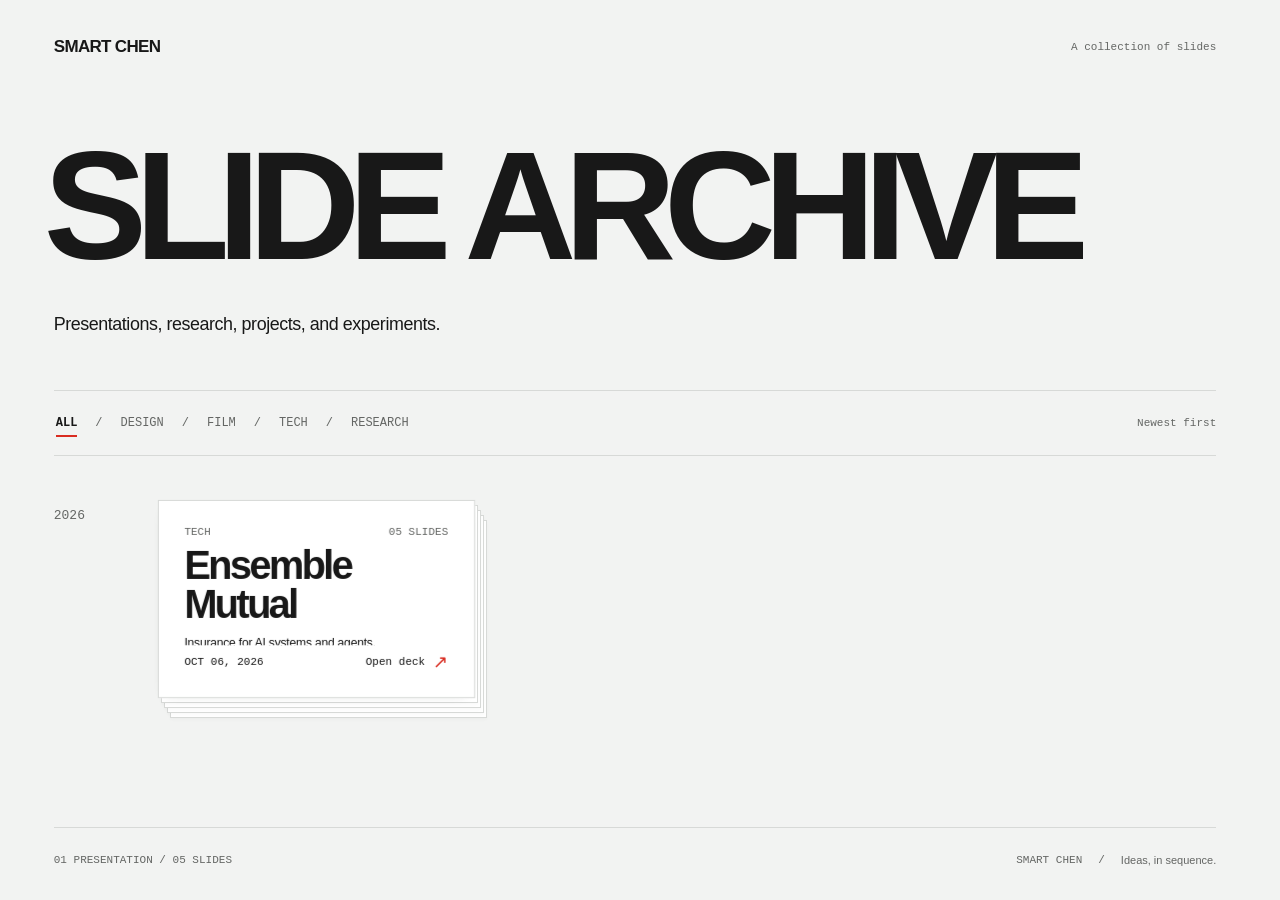
==== index.html @ 20289e22 "Slides Homepage" ====
<!doctype html>
<html lang="en">
<head>
  <meta charset="utf-8">
  <meta name="viewport" content="width=device-width, initial-scale=1">
  <meta name="theme-color" content="#f2f3f2">
  <meta name="description" content="Smart Chen's slide archive. Presentations, research, projects, and experiments.">
  <title>Slide Archive | Smart Chen</title>
  <link rel="icon" href="ensemble-mutual/favicon.svg" type="image/svg+xml">
  <link rel="stylesheet" href="archive.css">
  <link rel="stylesheet" href="deck-transition.css">
  <script src="archive-data.js" defer></script>
  <script src="archive.js" defer></script>
</head>
<body>
  <a class="skip-link" href="#archive">Skip to presentations</a>
  <div class="page">
    <header class="masthead"><a class="wordmark" href="./" aria-label="Smart Chen, archive home">SMART CHEN</a><span class="masthead-note">A collection of slides</span></header>
    <main>
      <div class="intro">
        <h1>SLIDE ARCHIVE</h1>
        <p>Presentations, research, projects, and experiments.</p>
      </div>
      <nav class="archive-tools" aria-label="Filter presentations by category">
        <div class="filters">
          <button type="button" data-category="ALL" aria-pressed="true">ALL</button><span aria-hidden="true">/</span>
          <button type="button" data-category="DESIGN" aria-pressed="false">DESIGN</button><span aria-hidden="true">/</span>
          <button type="button" data-category="FILM" aria-pressed="false">FILM</button><span aria-hidden="true">/</span>
          <button type="button" data-category="TECH" aria-pressed="false">TECH</button><span aria-hidden="true">/</span>
          <button type="button" data-category="RESEARCH" aria-pressed="false">RESEARCH</button>
        </div>
        <span class="sort-label">Newest first</span>
      </nav>
      <div id="archive" tabindex="-1" aria-label="Presentations by year"></div>
      <noscript><p class="empty-state">Enable JavaScript to browse the archive, or <a href="ensemble-mutual/">open Ensemble Mutual</a>.</p></noscript>
      <p id="archive-status" class="sr-only" role="status" aria-live="polite" aria-atomic="true"></p>
    </main>
    <footer class="archive-footer"><p id="archive-totals">Presentation archive</p><p>SMART CHEN <span aria-hidden="true">/</span> <span>Ideas, in sequence.</span></p></footer>
  </div>
</body>
</html>
---- archive.css ----
:root {
  color-scheme: light;
  --table: #f2f3f2;
  --sheet: #ffffff;
  --ink: #181818;
  --muted: #646664;
  --line: #d7d9d7;
  --accent: #d92c21;
  --sans: "Helvetica Neue", Helvetica, Arial, sans-serif;
  --mono: "Courier New", monospace;
  --ease: cubic-bezier(.22, .68, 0, 1.01);
  --scroll-thumb: #989b98;
  --scroll-hover: #646664;
}
* { box-sizing: border-box; scrollbar-width: thin; scrollbar-color: var(--scroll-thumb) var(--table); }
*::-webkit-scrollbar { width: 10px; height: 10px; }
*::-webkit-scrollbar-track { background: var(--table); }
*::-webkit-scrollbar-thumb { background: var(--scroll-thumb); border: 2px solid var(--table); }
*::-webkit-scrollbar-thumb:hover, *::-webkit-scrollbar-thumb:active { background: var(--scroll-hover); }
html { background: var(--table); scrollbar-gutter: stable; }
body { margin: 0; color: var(--ink); font-family: var(--sans); -webkit-font-smoothing: antialiased; }
h1, h2, h3, p { margin: 0; }
a { color: inherit; text-decoration: none; cursor: pointer; }
button { color: inherit; font: inherit; cursor: pointer; border-radius: 0; }
a:focus-visible, button:focus-visible { outline: 2px solid var(--accent); outline-offset: 6px; }
.sr-only { position: absolute; width: 1px; height: 1px; padding: 0; margin: -1px; overflow: hidden; clip-path: inset(50%); white-space: nowrap; }
.skip-link { position: fixed; z-index: 100; left: 20px; top: 16px; padding: 12px 18px; background: var(--ink); color: var(--sheet); transform: translateY(-180%); }
.skip-link:focus { transform: none; }
.page { max-width: 1920px; min-height: 100dvh; margin-inline: auto; padding: 0 clamp(22px, 4.2vw, 80px); display: flex; flex-direction: column; }
.masthead { display: flex; align-items: center; justify-content: space-between; min-height: 94px; }
.wordmark { font-size: 17px; font-weight: 700; letter-spacing: -.04em; }
.wordmark:hover { color: var(--accent); }
.masthead-note { color: var(--muted); font-family: var(--mono); font-size: 11px; }
main { flex: 1; }
.intro { padding: 38px 0 52px; }
h1 { font-size: clamp(54px, 12.1vw, 225px); font-weight: 700; line-height: .96; letter-spacing: -.078em; margin-left: -.065em; white-space: nowrap; }
.intro p { margin-top: 30px; font-size: clamp(15px, 1.4vw, 21px); letter-spacing: -.025em; line-height: 1.5; }
.archive-tools { display: flex; justify-content: space-between; align-items: center; gap: 20px; border-top: 1px solid var(--line); border-bottom: 1px solid var(--line); min-height: 66px; }
.filters { display: flex; align-items: center; gap: clamp(6px, 1.25vw, 20px); font: 12px var(--mono); }
.filters > span { color: var(--muted); }
.filters button { position: relative; min-height: 44px; padding: 0 2px; background: transparent; border: 0; font: inherit; color: var(--muted); }
.filters button:hover { color: var(--ink); }
.filters button:active { transform: translateY(1px); }
.filters button[aria-pressed="true"] { color: var(--ink); font-weight: 700; }
.filters button[aria-pressed="true"]::after { content: ""; height: 2px; position: absolute; left: 2px; right: 2px; bottom: 8px; background: var(--accent); }
.sort-label { font: 11px var(--mono); color: var(--muted); }
#archive { padding: 44px 0 36px; min-height: 360px; }
#archive:focus { outline: none; }
.year-group { display: grid; grid-template-columns: 82px minmax(0, 1fr); gap: 22px; }
.year-group + .year-group { margin-top: 48px; padding-top: 32px; border-top: 1px solid var(--line); }
.year-label { font: 13px var(--mono); padding-top: 8px; color: var(--muted); }
.deck-grid { display: grid; grid-template-columns: repeat(2, minmax(0, 1fr)); gap: 28px 36px; }
.deck { min-width: 0; padding: 0 12px 90px 0; position: relative; }
.stack-link { position: relative; display: block; perspective: 1100px; isolation: isolate; }
.stack { position: relative; aspect-ratio: 16 / 10; transform: rotateX(var(--rx, 0deg)) rotateY(var(--ry, 0deg)); transition: transform 220ms var(--ease); transform-style: preserve-3d; }
.sheet { border: 1px solid var(--line); background: var(--sheet); border-radius: 0; }
.under-sheet { position: absolute; inset: 0; transform: translate(calc(var(--layer) * 3px), calc(var(--layer) * 5px)); transition: transform 320ms var(--ease), box-shadow 320ms var(--ease); box-shadow: 0 2px 3px rgb(44 48 44 / .025); }
.front-sheet { position: absolute; inset: 0; padding: clamp(18px, 2vw, 32px); display: grid; grid-template-rows: auto minmax(0, 1fr) auto; transform: translateZ(1px); transition: transform 320ms var(--ease), box-shadow 320ms var(--ease); box-shadow: 0 5px 12px -8px rgb(44 48 44 / .19); overflow: hidden; }
.sheet-meta, .sheet-bottom { display: flex; justify-content: space-between; align-items: center; gap: 10px; font: 11px var(--mono); color: var(--muted); }
.sheet-meta span:last-child { white-space: nowrap; }
.sheet-heading { padding: 8px 0; min-height: 0; overflow: hidden; display: flex; flex-direction: column; justify-content: center; }
.sheet-heading h3 { flex-shrink: 0; font-size: clamp(30px, 3.1vw, 60px); letter-spacing: -.065em; font-weight: 700; line-height: .99; overflow-wrap: anywhere; max-width: 11ch; display: -webkit-box; -webkit-line-clamp: 2; -webkit-box-orient: vertical; overflow: hidden; }
.sheet-heading p { margin-top: 10px; font-size: clamp(11px, .95vw, 15px); letter-spacing: -.02em; line-height: 1.35; max-width: 30ch; display: -webkit-box; -webkit-line-clamp: 2; -webkit-box-orient: vertical; overflow: hidden; }
.sheet-bottom { color: var(--ink); }
.open-label { display: flex; align-items: center; gap: 8px; white-space: nowrap; }
.open-arrow { font-family: var(--sans); font-size: 18px; line-height: 1; color: var(--accent); transition: transform 250ms var(--ease); }
.preview-strip { position: absolute; left: 0; right: 12px; bottom: 0; height: 63px; display: flex; align-items: flex-start; gap: 7px; opacity: 0; transform: translateY(-9px); transition: opacity 250ms, transform 320ms var(--ease); pointer-events: none; }
.preview-strip img { width: calc((100% - 14px) / 3); max-height: 63px; aspect-ratio: 16 / 9; object-fit: cover; border: 1px solid var(--line); background: var(--sheet); box-shadow: 0 2px 3px rgb(44 48 44 / .04); }
.stack-link:focus-visible .front-sheet { box-shadow: 0 12px 22px -12px rgb(44 48 44 / .24); }
.stack-link:focus-visible + .preview-strip { opacity: 1; transform: none; }
.empty-state { font-size: 22px; letter-spacing: -.035em; padding: 32px 0 52px; line-height: 1.5; }
.empty-state p { margin-top: 10px; font: 13px/1.6 var(--mono); color: var(--muted); }
.empty-state a, .empty-state button { color: var(--ink); text-decoration: underline; text-underline-offset: 4px; }
.empty-state button { background: none; border: 0; padding: 8px 0; font: inherit; }
.archive-footer { padding: 24px 0 30px; display: flex; justify-content: space-between; align-items: center; gap: 20px; border-top: 1px solid var(--line); font: 11px/1.6 var(--mono); color: var(--muted); }
.archive-footer p:last-child { display: flex; gap: 16px; }
.archive-footer p:last-child > span:last-child { font-family: var(--sans); }
.opening .stack-link { pointer-events: none; }
.opening .preview-strip { opacity: 0; }
.deck-flight { position: fixed; z-index: 20; margin: 0; pointer-events: none; transform-origin: top left; box-shadow: 0 25px 70px rgb(44 48 44 / .15); }
@media (min-width: 1240px) { .deck-grid { grid-template-columns: repeat(3, minmax(0, 1fr)); } }
@media (min-width: 1740px) { .deck-grid { grid-template-columns: repeat(4, minmax(0, 1fr)); } .sheet-heading h3 { font-size: 44px; } }
@media (hover: hover) and (pointer: fine) and (prefers-reduced-motion: no-preference) {
  .stack-link:hover .front-sheet { transform: translateY(-7px) translateZ(12px); box-shadow: 0 18px 30px -17px rgb(44 48 44 / .3); }
  .stack-link:hover .under-sheet { transform: translate(calc(var(--layer) * 5px), calc(var(--layer) * 7px)) rotate(calc(var(--layer) * .32deg)); }
  .stack-link:hover .open-arrow { transform: translate(2px, -2px); }
  .stack-link:hover + .preview-strip { opacity: 1; transform: none; }
}
@media (max-width: 900px) {
  .year-group { grid-template-columns: 1fr; gap: 22px; }
  .sheet-heading h3 { font-size: clamp(30px, 5vw, 48px); }
  .sheet-heading p { font-size: 12px; }
}
@media (max-width: 600px) {
  .masthead { min-height: 76px; }
  .masthead-note { display: none; }
  .intro { padding: 28px 0 34px; }
  h1 { white-space: normal; max-width: 7ch; font-size: clamp(66px, 16.5vw, 100px); line-height: .92; }
  .intro p { max-width: 29ch; margin-top: 24px; }
  .archive-tools { min-height: 64px; gap: 0; }
  .filters { gap: 6px; font-size: 11px; width: 100%; justify-content: space-between; }
  .filters button { min-height: 48px; }
  .sort-label { display: none; }
  #archive { padding-top: 28px; min-height: 330px; }
  .deck-grid { grid-template-columns: minmax(0, 1fr); gap: 28px; }
  .deck { padding-bottom: 88px; }
  .front-sheet { padding: 22px; }
  .sheet-heading h3 { font-size: clamp(32px, 10.5vw, 58px); }
  .sheet-heading p { font-size: 12px; }
  .preview-strip { opacity: 1; transform: none; }
  .archive-footer { align-items: flex-start; flex-direction: column; gap: 12px; }
}
@media (hover: none), (pointer: coarse) { .stack { transform: none; } .preview-strip { opacity: 1; transform: none; } }
@media (max-width: 360px) {
  .front-sheet { padding: 18px; }
  .sheet-heading { padding: 6px 0; }
  .sheet-heading h3 { font-size: 30px; }
  .sheet-heading p { margin-top: 8px; -webkit-line-clamp: 1; }
}
@media (prefers-reduced-motion: reduce) {
  *, *::before, *::after { animation: none !important; transition: none !important; }
  .stack { transform: none; }
  .preview-strip { transform: none; }
}
@media (forced-colors: active) { * { scrollbar-color: auto; } .sheet { border-color: CanvasText; } .filters button[aria-pressed="true"]::after { background: Highlight; } }
---- deck-transition.css ----
/* Shared by the archive and presentation: a sheet becomes the actual deck. */
@view-transition { navigation: auto; }
::view-transition-group(open-deck) { animation-duration: 520ms; animation-timing-function: cubic-bezier(.22, .68, 0, 1.01); }
::view-transition-old(open-deck) { animation: 260ms both sheet-out; }
::view-transition-new(open-deck) { animation: 440ms both sheet-in; }
::view-transition-group(root) { animation-duration: 320ms; }
@keyframes sheet-out { to { opacity: 0; } }
@keyframes sheet-in { from { opacity: 0; } to { opacity: 1; } }
@media (prefers-reduced-motion: reduce) {
  @view-transition { navigation: none; }
  ::view-transition-group(*), ::view-transition-old(*), ::view-transition-new(*) { animation: none !important; }
}
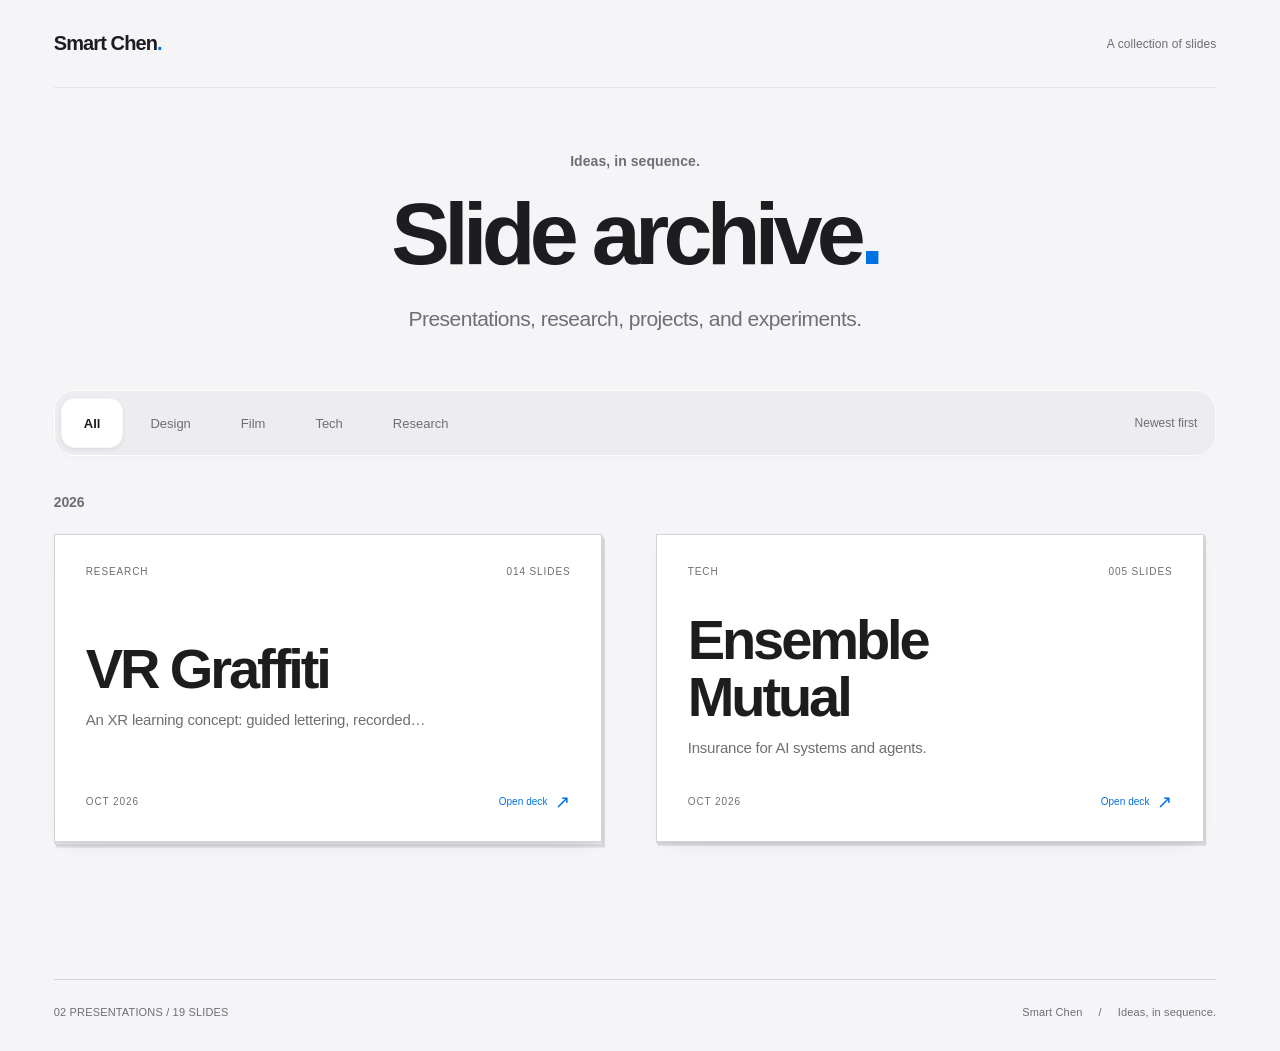
==== commit cbd92e23: "Refresh slide archive with Apple-inspired styling and October chronology" ====
--- a/index.html
+++ b/index.html
@@ -3,7 +3,7 @@
 <head>
   <meta charset="utf-8">
   <meta name="viewport" content="width=device-width, initial-scale=1">
-  <meta name="theme-color" content="#f2f3f2">
+  <meta name="theme-color" content="#f5f5f7">
   <meta name="description" content="Smart Chen's slide archive. Presentations, research, projects, and experiments.">
   <title>Slide Archive | Smart Chen</title>
   <link rel="icon" href="ensemble-mutual/favicon.svg" type="image/svg+xml">
@@ -15,19 +15,20 @@
 <body>
   <a class="skip-link" href="#archive">Skip to presentations</a>
   <div class="page">
-    <header class="masthead"><a class="wordmark" href="./" aria-label="Smart Chen, archive home">SMART CHEN</a><span class="masthead-note">A collection of slides</span></header>
+    <header class="masthead"><a class="wordmark" href="./" aria-label="Smart Chen, archive home">Smart Chen<span class="wordmark-dot" aria-hidden="true">.</span></a><span class="masthead-note">A collection of slides</span></header>
     <main>
       <div class="intro">
-        <h1>SLIDE ARCHIVE</h1>
+        <p class="intro-eyebrow">Ideas, in sequence.</p>
+        <h1>Slide archive<span class="title-dot">.</span></h1>
         <p>Presentations, research, projects, and experiments.</p>
       </div>
       <nav class="archive-tools" aria-label="Filter presentations by category">
         <div class="filters">
-          <button type="button" data-category="ALL" aria-pressed="true">ALL</button><span aria-hidden="true">/</span>
-          <button type="button" data-category="DESIGN" aria-pressed="false">DESIGN</button><span aria-hidden="true">/</span>
-          <button type="button" data-category="FILM" aria-pressed="false">FILM</button><span aria-hidden="true">/</span>
-          <button type="button" data-category="TECH" aria-pressed="false">TECH</button><span aria-hidden="true">/</span>
-          <button type="button" data-category="RESEARCH" aria-pressed="false">RESEARCH</button>
+          <button type="button" data-category="ALL" aria-pressed="true">All</button>
+          <button type="button" data-category="DESIGN" aria-pressed="false">Design</button>
+          <button type="button" data-category="FILM" aria-pressed="false">Film</button>
+          <button type="button" data-category="TECH" aria-pressed="false">Tech</button>
+          <button type="button" data-category="RESEARCH" aria-pressed="false">Research</button>
         </div>
         <span class="sort-label">Newest first</span>
       </nav>
@@ -35,7 +36,7 @@
       <noscript><p class="empty-state">Enable JavaScript to browse the archive, or <a href="ensemble-mutual/">open Ensemble Mutual</a>.</p></noscript>
       <p id="archive-status" class="sr-only" role="status" aria-live="polite" aria-atomic="true"></p>
     </main>
-    <footer class="archive-footer"><p id="archive-totals">Presentation archive</p><p>SMART CHEN <span aria-hidden="true">/</span> <span>Ideas, in sequence.</span></p></footer>
+    <footer class="archive-footer"><p id="archive-totals">Presentation archive</p><p>Smart Chen <span aria-hidden="true">/</span> <span>Ideas, in sequence.</span></p></footer>
   </div>
 </body>
 </html>
--- a/archive.css
+++ b/archive.css
@@ -1,14 +1,16 @@
 :root {
   color-scheme: light;
-  --table: #f2f3f2;
+  --table: #f5f5f7;
   --sheet: #ffffff;
-  --ink: #181818;
-  --muted: #646664;
-  --line: #d7d9d7;
-  --accent: #d92c21;
-  --sans: "Helvetica Neue", Helvetica, Arial, sans-serif;
-  --mono: "Courier New", monospace;
-  --ease: cubic-bezier(.22, .68, 0, 1.01);
+  --ink: #1d1d1f;
+  --muted: #6e6e73;
+  --line: #d2d2d7;
+  --accent: #0071e3;
+  --sans: -apple-system, BlinkMacSystemFont, "Segoe UI", sans-serif;
+  --notation: -apple-system, BlinkMacSystemFont, "Segoe UI", sans-serif;
+  --material: rgb(232 232 237 / .64);
+  --control-radius: 14px;
+  --ease: cubic-bezier(.22, 1, .36, 1);
   --scroll-thumb: #989b98;
   --scroll-hover: #646664;
 }
@@ -18,108 +20,121 @@
 *::-webkit-scrollbar-thumb { background: var(--scroll-thumb); border: 2px solid var(--table); }
 *::-webkit-scrollbar-thumb:hover, *::-webkit-scrollbar-thumb:active { background: var(--scroll-hover); }
 html { background: var(--table); scrollbar-gutter: stable; }
-body { margin: 0; color: var(--ink); font-family: var(--sans); -webkit-font-smoothing: antialiased; }
+body { margin: 0; color: var(--ink); font-family: var(--sans); font-optical-sizing: auto; -webkit-font-smoothing: antialiased; }
 h1, h2, h3, p { margin: 0; }
 a { color: inherit; text-decoration: none; cursor: pointer; }
-button { color: inherit; font: inherit; cursor: pointer; border-radius: 0; }
+button { color: inherit; font: inherit; cursor: pointer; border-radius: var(--control-radius); touch-action: manipulation; }
 a:focus-visible, button:focus-visible { outline: 2px solid var(--accent); outline-offset: 6px; }
 .sr-only { position: absolute; width: 1px; height: 1px; padding: 0; margin: -1px; overflow: hidden; clip-path: inset(50%); white-space: nowrap; }
 .skip-link { position: fixed; z-index: 100; left: 20px; top: 16px; padding: 12px 18px; background: var(--ink); color: var(--sheet); transform: translateY(-180%); }
 .skip-link:focus { transform: none; }
-.page { max-width: 1920px; min-height: 100dvh; margin-inline: auto; padding: 0 clamp(22px, 4.2vw, 80px); display: flex; flex-direction: column; }
-.masthead { display: flex; align-items: center; justify-content: space-between; min-height: 94px; }
-.wordmark { font-size: 17px; font-weight: 700; letter-spacing: -.04em; }
+.page { max-width: 1280px; min-height: 100dvh; margin-inline: auto; padding: 0 clamp(22px, 4.2vw, 64px); display: flex; flex-direction: column; }
+.masthead { display: flex; align-items: center; justify-content: space-between; min-height: 88px; border-bottom: 1px solid rgb(29 29 31 / .08); }
+.wordmark { font-size: 20px; font-weight: 650; letter-spacing: -.045em; transition: color 160ms ease; }
 .wordmark:hover { color: var(--accent); }
-.masthead-note { color: var(--muted); font-family: var(--mono); font-size: 11px; }
+.wordmark-dot, .title-dot { color: var(--accent); }
+.masthead-note { color: var(--muted); font-family: var(--notation); font-size: 12px; letter-spacing: .005em; }
 main { flex: 1; }
-.intro { padding: 38px 0 52px; }
-h1 { font-size: clamp(54px, 12.1vw, 225px); font-weight: 700; line-height: .96; letter-spacing: -.078em; margin-left: -.065em; white-space: nowrap; }
-.intro p { margin-top: 30px; font-size: clamp(15px, 1.4vw, 21px); letter-spacing: -.025em; line-height: 1.5; }
-.archive-tools { display: flex; justify-content: space-between; align-items: center; gap: 20px; border-top: 1px solid var(--line); border-bottom: 1px solid var(--line); min-height: 66px; }
-.filters { display: flex; align-items: center; gap: clamp(6px, 1.25vw, 20px); font: 12px var(--mono); }
-.filters > span { color: var(--muted); }
-.filters button { position: relative; min-height: 44px; padding: 0 2px; background: transparent; border: 0; font: inherit; color: var(--muted); }
-.filters button:hover { color: var(--ink); }
-.filters button:active { transform: translateY(1px); }
-.filters button[aria-pressed="true"] { color: var(--ink); font-weight: 700; }
-.filters button[aria-pressed="true"]::after { content: ""; height: 2px; position: absolute; left: 2px; right: 2px; bottom: 8px; background: var(--accent); }
-.sort-label { font: 11px var(--mono); color: var(--muted); }
-#archive { padding: 44px 0 36px; min-height: 360px; }
+.intro { padding: 64px 0 56px; text-align: center; }
+.intro .intro-eyebrow { margin: 0 0 15px; font-size: 14px; line-height: 1.4; font-weight: 600; letter-spacing: .005em; color: var(--muted); }
+h1 { font-size: clamp(44px, 7.5vw, 88px); font-weight: 650; line-height: 1.06; letter-spacing: -.065em; }
+.intro p { margin-top: 23px; font-size: clamp(16px, 1.8vw, 21px); color: var(--muted); letter-spacing: -.025em; line-height: 1.5; text-wrap: balance; }
+.archive-tools { display: flex; justify-content: space-between; align-items: center; gap: 20px; min-height: 66px; padding: 6px 18px 6px 6px; border: 1px solid rgb(255 255 255 / .8); border-radius: 21px; background: var(--material); backdrop-filter: blur(20px) saturate(140%); -webkit-backdrop-filter: blur(20px) saturate(140%); box-shadow: 0 2px 4px rgb(29 29 31 / .02); }
+.filters { display: flex; align-items: center; gap: 4px; font: 13px var(--notation); letter-spacing: -.01em; }
+.filters button { position: relative; min-height: 50px; padding: 0 22px; background: transparent; border: 1px solid transparent; font: inherit; color: var(--muted); transition: background 180ms ease, color 180ms ease, box-shadow 180ms ease; }
+.filters button:hover { color: var(--ink); background: rgb(255 255 255 / .45); }
+.filters button:active { background: rgb(210 210 215 / .65); }
+.filters button[aria-pressed="true"] { color: var(--ink); font-weight: 600; background: var(--sheet); border-color: rgb(29 29 31 / .04); box-shadow: 0 2px 5px rgb(29 29 31 / .06), 0 1px 2px rgb(29 29 31 / .04); }
+.sort-label { font: 12px var(--notation); color: var(--muted); letter-spacing: 0; white-space: nowrap; }
+#archive { padding: 38px 0 26px; min-height: 390px; }
 #archive:focus { outline: none; }
-.year-group { display: grid; grid-template-columns: 82px minmax(0, 1fr); gap: 22px; }
+.year-group { display: grid; grid-template-columns: minmax(0, 1fr); gap: 24px; }
 .year-group + .year-group { margin-top: 48px; padding-top: 32px; border-top: 1px solid var(--line); }
-.year-label { font: 13px var(--mono); padding-top: 8px; color: var(--muted); }
-.deck-grid { display: grid; grid-template-columns: repeat(2, minmax(0, 1fr)); gap: 28px 36px; }
-.deck { min-width: 0; padding: 0 12px 90px 0; position: relative; }
-.stack-link { position: relative; display: block; perspective: 1100px; isolation: isolate; }
-.stack { position: relative; aspect-ratio: 16 / 10; transform: rotateX(var(--rx, 0deg)) rotateY(var(--ry, 0deg)); transition: transform 220ms var(--ease); transform-style: preserve-3d; }
+.year-label { font: 600 14px var(--notation); font-variant-numeric: tabular-nums; letter-spacing: -.01em; padding-top: 0; color: var(--muted); }
+.deck-grid { display: grid; grid-template-columns: repeat(2, minmax(0, 1fr)); gap: 40px 42px; }
+.deck { min-width: 0; padding: 0 12px 110px 0; position: relative; transition: opacity 240ms var(--ease); }
+.stack-link { position: relative; display: block; perspective: 1100px; isolation: isolate; container-type: inline-size; }
+.stack { position: relative; aspect-ratio: 16 / 9; transform: rotateX(var(--rx, 0deg)) rotateY(var(--ry, 0deg)); transition: transform 520ms var(--ease); transform-style: preserve-3d; }
 .sheet { border: 1px solid var(--line); background: var(--sheet); border-radius: 0; }
-.under-sheet { position: absolute; inset: 0; transform: translate(calc(var(--layer) * 3px), calc(var(--layer) * 5px)); transition: transform 320ms var(--ease), box-shadow 320ms var(--ease); box-shadow: 0 2px 3px rgb(44 48 44 / .025); }
-.front-sheet { position: absolute; inset: 0; padding: clamp(18px, 2vw, 32px); display: grid; grid-template-rows: auto minmax(0, 1fr) auto; transform: translateZ(1px); transition: transform 320ms var(--ease), box-shadow 320ms var(--ease); box-shadow: 0 5px 12px -8px rgb(44 48 44 / .19); overflow: hidden; }
-.sheet-meta, .sheet-bottom { display: flex; justify-content: space-between; align-items: center; gap: 10px; font: 11px var(--mono); color: var(--muted); }
+.under-sheet { position: absolute; inset: 0; z-index: 0; opacity: calc(1 - var(--layer) * .015); transform: translate(calc(var(--layer) * .7px), calc(var(--layer) * var(--sheet-step))); transition: transform 480ms var(--ease), box-shadow 480ms var(--ease); box-shadow: 0 1px 1px rgb(44 48 44 / .035); }
+.front-sheet { position: absolute; inset: 0; z-index: 5; padding: clamp(18px, 2.4vw, 32px); display: grid; grid-template-rows: auto minmax(0, 1fr) auto; transform: translateY(var(--near-lift, 0px)); transition: transform 420ms var(--ease), box-shadow 420ms var(--ease); box-shadow: 0 8px 22px -14px rgb(29 29 31 / .16), 0 2px 5px -3px rgb(29 29 31 / .1); overflow: hidden; }
+.sheet-meta, .sheet-bottom { display: flex; justify-content: space-between; align-items: center; gap: 10px; font: 10px var(--notation); font-variant-numeric: tabular-nums; letter-spacing: .09em; color: var(--muted); }
 .sheet-meta span:last-child { white-space: nowrap; }
-.sheet-heading { padding: 8px 0; min-height: 0; overflow: hidden; display: flex; flex-direction: column; justify-content: center; }
-.sheet-heading h3 { flex-shrink: 0; font-size: clamp(30px, 3.1vw, 60px); letter-spacing: -.065em; font-weight: 700; line-height: .99; overflow-wrap: anywhere; max-width: 11ch; display: -webkit-box; -webkit-line-clamp: 2; -webkit-box-orient: vertical; overflow: hidden; }
-.sheet-heading p { margin-top: 10px; font-size: clamp(11px, .95vw, 15px); letter-spacing: -.02em; line-height: 1.35; max-width: 30ch; display: -webkit-box; -webkit-line-clamp: 2; -webkit-box-orient: vertical; overflow: hidden; }
-.sheet-bottom { color: var(--ink); }
+.sheet-heading { padding: 6px 0; min-height: 0; overflow: hidden; display: flex; flex-direction: column; justify-content: center; }
+.sheet-heading h3 { flex-shrink: 0; font-size: clamp(28px, 10.8cqi, 56px); letter-spacing: -.055em; font-weight: 650; line-height: 1.02; overflow-wrap: anywhere; max-width: 11ch; display: -webkit-box; -webkit-line-clamp: 2; -webkit-box-orient: vertical; overflow: hidden; }
+.sheet-heading p { flex-shrink: 0; margin-top: 12px; font-size: clamp(11px, 3cqi, 15px); letter-spacing: -.015em; line-height: 1.4; color: var(--muted); max-width: 42ch; display: -webkit-box; -webkit-line-clamp: 1; -webkit-box-orient: vertical; overflow: hidden; }
+.sheet-bottom { color: var(--muted); }
+.open-label { color: var(--accent); letter-spacing: .005em; font-weight: 500; }
 .open-label { display: flex; align-items: center; gap: 8px; white-space: nowrap; }
 .open-arrow { font-family: var(--sans); font-size: 18px; line-height: 1; color: var(--accent); transition: transform 250ms var(--ease); }
-.preview-strip { position: absolute; left: 0; right: 12px; bottom: 0; height: 63px; display: flex; align-items: flex-start; gap: 7px; opacity: 0; transform: translateY(-9px); transition: opacity 250ms, transform 320ms var(--ease); pointer-events: none; }
-.preview-strip img { width: calc((100% - 14px) / 3); max-height: 63px; aspect-ratio: 16 / 9; object-fit: cover; border: 1px solid var(--line); background: var(--sheet); box-shadow: 0 2px 3px rgb(44 48 44 / .04); }
-.stack-link:focus-visible .front-sheet { box-shadow: 0 12px 22px -12px rgb(44 48 44 / .24); }
-.stack-link:focus-visible + .preview-strip { opacity: 1; transform: none; }
+.preview-sheet { position: absolute; bottom: 0; left: 0; width: 42%; aspect-ratio: 16 / 9; z-index: calc(1 + var(--preview-index)); overflow: hidden; pointer-events: none; opacity: 0; transform: translate(calc(var(--preview-index) * 2px), 0); transition: transform 460ms var(--ease), opacity 160ms linear; box-shadow: 0 1px 3px rgb(44 48 44 / .06); }
+.preview-sheet img { display: block; width: 100%; height: 100%; object-fit: cover; }
+.is-previewing .preview-sheet { opacity: 1; transform: translate(calc(var(--preview-index) * 69%), 90%) rotate(var(--preview-angle)); }
+.stack-link:focus-visible .front-sheet { box-shadow: 0 10px 16px -10px rgb(44 48 44 / .22); }
 .empty-state { font-size: 22px; letter-spacing: -.035em; padding: 32px 0 52px; line-height: 1.5; }
-.empty-state p { margin-top: 10px; font: 13px/1.6 var(--mono); color: var(--muted); }
+.empty-state p { margin-top: 10px; font: 13px/1.6 var(--notation); color: var(--muted); }
 .empty-state a, .empty-state button { color: var(--ink); text-decoration: underline; text-underline-offset: 4px; }
 .empty-state button { background: none; border: 0; padding: 8px 0; font: inherit; }
-.archive-footer { padding: 24px 0 30px; display: flex; justify-content: space-between; align-items: center; gap: 20px; border-top: 1px solid var(--line); font: 11px/1.6 var(--mono); color: var(--muted); }
+.archive-footer { padding: 24px 0 30px; display: flex; justify-content: space-between; align-items: center; gap: 20px; border-top: 1px solid var(--line); font: 11px/1.6 var(--notation); font-variant-numeric: tabular-nums; letter-spacing: .015em; color: var(--muted); }
 .archive-footer p:last-child { display: flex; gap: 16px; }
 .archive-footer p:last-child > span:last-child { font-family: var(--sans); }
+.intro, .masthead, .archive-tools, .year-label, .archive-footer { transition: opacity 240ms var(--ease); }
 .opening .stack-link { pointer-events: none; }
-.opening .preview-strip { opacity: 0; }
-.deck-flight { position: fixed; z-index: 20; margin: 0; pointer-events: none; transform-origin: top left; box-shadow: 0 25px 70px rgb(44 48 44 / .15); }
-@media (min-width: 1240px) { .deck-grid { grid-template-columns: repeat(3, minmax(0, 1fr)); } }
-@media (min-width: 1740px) { .deck-grid { grid-template-columns: repeat(4, minmax(0, 1fr)); } .sheet-heading h3 { font-size: 44px; } }
+.opening .deck:not(.is-selected) { opacity: .3; }
+.opening :is(.intro, .masthead, .archive-tools, .year-label, .archive-footer) { opacity: .5; }
+.is-selected { z-index: 6; }
+.opening .is-selected .stack { transform: none; }
+.opening .is-selected .front-sheet { transform: translateY(-7px); box-shadow: 0 12px 20px -10px rgb(44 48 44 / .22); }
+.opening .is-selected .under-sheet { transform: translate(0, calc(var(--layer) * .8px)); transition-duration: 150ms; }
+.opening .is-selected .preview-sheet { opacity: 0; transform: translate(0, 0); transition-duration: 150ms; }
+.deck-flight { position: fixed; z-index: 20; margin: 0; pointer-events: none; transform-origin: top left; box-shadow: 0 15px 35px -12px rgb(44 48 44 / .18); }
 @media (hover: hover) and (pointer: fine) and (prefers-reduced-motion: no-preference) {
-  .stack-link:hover .front-sheet { transform: translateY(-7px) translateZ(12px); box-shadow: 0 18px 30px -17px rgb(44 48 44 / .3); }
-  .stack-link:hover .under-sheet { transform: translate(calc(var(--layer) * 5px), calc(var(--layer) * 7px)) rotate(calc(var(--layer) * .32deg)); }
-  .stack-link:hover .open-arrow { transform: translate(2px, -2px); }
-  .stack-link:hover + .preview-strip { opacity: 1; transform: none; }
+  .is-engaged .front-sheet { transform: translateY(-5px); box-shadow: 0 10px 18px -11px rgb(44 48 44 / .26); }
+  .is-engaged .under-sheet { transform: translate(calc(var(--layer) * 1.5px), calc(var(--layer) * 2.3px)) rotate(calc(var(--layer) * .12deg)); }
+  .is-engaged .open-arrow { transform: translate(1px, -1px); }
 }
 @media (max-width: 900px) {
   .year-group { grid-template-columns: 1fr; gap: 22px; }
-  .sheet-heading h3 { font-size: clamp(30px, 5vw, 48px); }
-  .sheet-heading p { font-size: 12px; }
 }
 @media (max-width: 600px) {
   .masthead { min-height: 76px; }
   .masthead-note { display: none; }
-  .intro { padding: 28px 0 34px; }
-  h1 { white-space: normal; max-width: 7ch; font-size: clamp(66px, 16.5vw, 100px); line-height: .92; }
-  .intro p { max-width: 29ch; margin-top: 24px; }
-  .archive-tools { min-height: 64px; gap: 0; }
-  .filters { gap: 6px; font-size: 11px; width: 100%; justify-content: space-between; }
+  .intro { padding: 44px 0 36px; }
+  h1 { font-size: clamp(39px, 9vw, 54px); line-height: 1.08; }
+  .intro .intro-eyebrow { font-size: 12px; margin-bottom: 12px; }
+  .intro p { max-width: 29ch; margin: 18px auto 0; }
+  .archive-tools { min-height: 60px; gap: 0; padding: 4px; border-radius: 19px; }
+  .filters { gap: 0; font-size: 12px; width: 100%; justify-content: space-between; }
   .filters button { min-height: 48px; }
+  .filters button { padding-inline: clamp(9px, 2.5vw, 15px); }
   .sort-label { display: none; }
   #archive { padding-top: 28px; min-height: 330px; }
   .deck-grid { grid-template-columns: minmax(0, 1fr); gap: 28px; }
-  .deck { padding-bottom: 88px; }
-  .front-sheet { padding: 22px; }
-  .sheet-heading h3 { font-size: clamp(32px, 10.5vw, 58px); }
-  .sheet-heading p { font-size: 12px; }
-  .preview-strip { opacity: 1; transform: none; }
+  .deck { padding-bottom: 100px; }
+  .front-sheet { padding: 20px; }
   .archive-footer { align-items: flex-start; flex-direction: column; gap: 12px; }
 }
-@media (hover: none), (pointer: coarse) { .stack { transform: none; } .preview-strip { opacity: 1; transform: none; } }
+@media (prefers-reduced-transparency: reduce) {
+  .archive-tools { background: #e8e8ed; backdrop-filter: none; -webkit-backdrop-filter: none; }
+}
+@media (prefers-contrast: more) {
+  :root { --muted: #48484a; --line: #86868b; }
+  .archive-tools { background: #e8e8ed; border-color: var(--line); }
+  .filters button[aria-pressed="true"] { border-color: var(--ink); }
+}
+@media (hover: none), (pointer: coarse) {
+  .stack { transform: none; }
+  .preview-sheet { opacity: 1; transform: translate(calc(var(--preview-index) * 69%), 100%); }
+}
 @media (max-width: 360px) {
-  .front-sheet { padding: 18px; }
-  .sheet-heading { padding: 6px 0; }
-  .sheet-heading h3 { font-size: 30px; }
-  .sheet-heading p { margin-top: 8px; -webkit-line-clamp: 1; }
+  .front-sheet { padding: 14px; }
+  .sheet-heading { padding: 2px 0; }
+  .sheet-heading h3 { font-size: 28px; }
+  .sheet-heading p { margin-top: 6px; -webkit-line-clamp: 1; }
 }
 @media (prefers-reduced-motion: reduce) {
   *, *::before, *::after { animation: none !important; transition: none !important; }
   .stack { transform: none; }
-  .preview-strip { transform: none; }
+  .front-sheet { transform: none; }
 }
 @media (forced-colors: active) { * { scrollbar-color: auto; } .sheet { border-color: CanvasText; } .filters button[aria-pressed="true"]::after { background: Highlight; } }
--- a/deck-transition.css
+++ b/deck-transition.css
@@ -1,9 +1,11 @@
 /* Shared by the archive and presentation: a sheet becomes the actual deck. */
 @view-transition { navigation: auto; }
-::view-transition-group(open-deck) { animation-duration: 520ms; animation-timing-function: cubic-bezier(.22, .68, 0, 1.01); }
-::view-transition-old(open-deck) { animation: 260ms both sheet-out; }
-::view-transition-new(open-deck) { animation: 440ms both sheet-in; }
-::view-transition-group(root) { animation-duration: 320ms; }
+::view-transition-group(open-deck) { animation-duration: 240ms; animation-timing-function: cubic-bezier(.22, 1, .36, 1); }
+::view-transition-old(open-deck) { animation: 180ms both sheet-out; }
+::view-transition-new(open-deck) { animation: 240ms both sheet-in; }
+/* The sheet carries the transition. The whole page never fades. */
+::view-transition-group(root), ::view-transition-new(root) { animation: none; }
+::view-transition-old(root) { animation: none; opacity: 0; }
 @keyframes sheet-out { to { opacity: 0; } }
 @keyframes sheet-in { from { opacity: 0; } to { opacity: 1; } }
 @media (prefers-reduced-motion: reduce) {
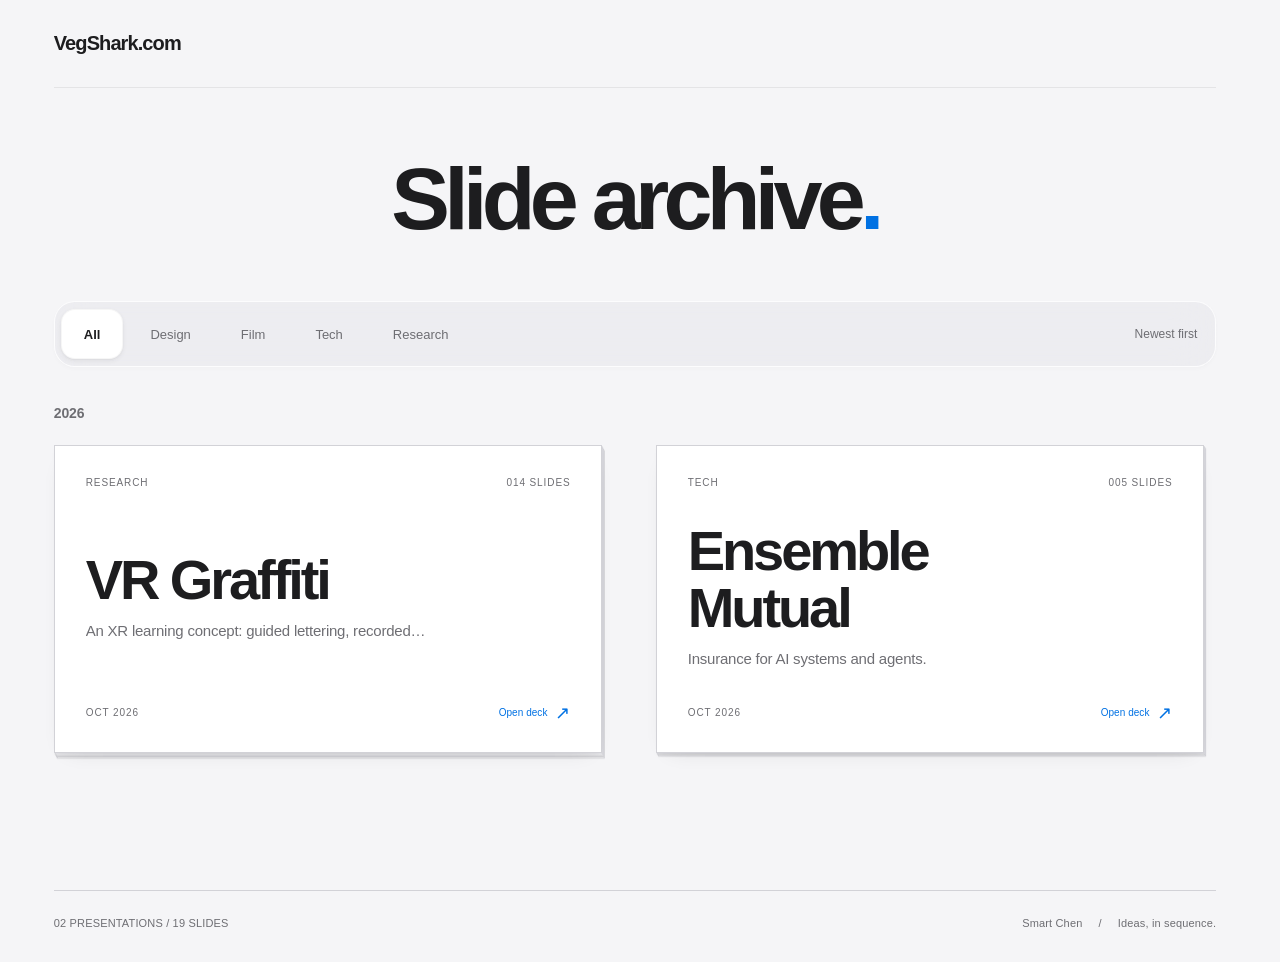
==== commit bb0e7d20: "Simplify archive header and link VegShark main site" ====
--- a/index.html
+++ b/index.html
@@ -15,12 +15,10 @@
 <body>
   <a class="skip-link" href="#archive">Skip to presentations</a>
   <div class="page">
-    <header class="masthead"><a class="wordmark" href="./" aria-label="Smart Chen, archive home">Smart Chen<span class="wordmark-dot" aria-hidden="true">.</span></a><span class="masthead-note">A collection of slides</span></header>
+    <header class="masthead"><a class="wordmark" href="https://vegshark.com/">VegShark.com</a></header>
     <main>
       <div class="intro">
-        <p class="intro-eyebrow">Ideas, in sequence.</p>
         <h1>Slide archive<span class="title-dot">.</span></h1>
-        <p>Presentations, research, projects, and experiments.</p>
       </div>
       <nav class="archive-tools" aria-label="Filter presentations by category">
         <div class="filters">
--- a/archive.css
+++ b/archive.css
@@ -32,13 +32,10 @@
 .masthead { display: flex; align-items: center; justify-content: space-between; min-height: 88px; border-bottom: 1px solid rgb(29 29 31 / .08); }
 .wordmark { font-size: 20px; font-weight: 650; letter-spacing: -.045em; transition: color 160ms ease; }
 .wordmark:hover { color: var(--accent); }
-.wordmark-dot, .title-dot { color: var(--accent); }
-.masthead-note { color: var(--muted); font-family: var(--notation); font-size: 12px; letter-spacing: .005em; }
+.title-dot { color: var(--accent); }
 main { flex: 1; }
 .intro { padding: 64px 0 56px; text-align: center; }
-.intro .intro-eyebrow { margin: 0 0 15px; font-size: 14px; line-height: 1.4; font-weight: 600; letter-spacing: .005em; color: var(--muted); }
 h1 { font-size: clamp(44px, 7.5vw, 88px); font-weight: 650; line-height: 1.06; letter-spacing: -.065em; }
-.intro p { margin-top: 23px; font-size: clamp(16px, 1.8vw, 21px); color: var(--muted); letter-spacing: -.025em; line-height: 1.5; text-wrap: balance; }
 .archive-tools { display: flex; justify-content: space-between; align-items: center; gap: 20px; min-height: 66px; padding: 6px 18px 6px 6px; border: 1px solid rgb(255 255 255 / .8); border-radius: 21px; background: var(--material); backdrop-filter: blur(20px) saturate(140%); -webkit-backdrop-filter: blur(20px) saturate(140%); box-shadow: 0 2px 4px rgb(29 29 31 / .02); }
 .filters { display: flex; align-items: center; gap: 4px; font: 13px var(--notation); letter-spacing: -.01em; }
 .filters button { position: relative; min-height: 50px; padding: 0 22px; background: transparent; border: 1px solid transparent; font: inherit; color: var(--muted); transition: background 180ms ease, color 180ms ease, box-shadow 180ms ease; }
@@ -98,11 +95,8 @@
 }
 @media (max-width: 600px) {
   .masthead { min-height: 76px; }
-  .masthead-note { display: none; }
   .intro { padding: 44px 0 36px; }
   h1 { font-size: clamp(39px, 9vw, 54px); line-height: 1.08; }
-  .intro .intro-eyebrow { font-size: 12px; margin-bottom: 12px; }
-  .intro p { max-width: 29ch; margin: 18px auto 0; }
   .archive-tools { min-height: 60px; gap: 0; padding: 4px; border-radius: 19px; }
   .filters { gap: 0; font-size: 12px; width: 100%; justify-content: space-between; }
   .filters button { min-height: 48px; }
